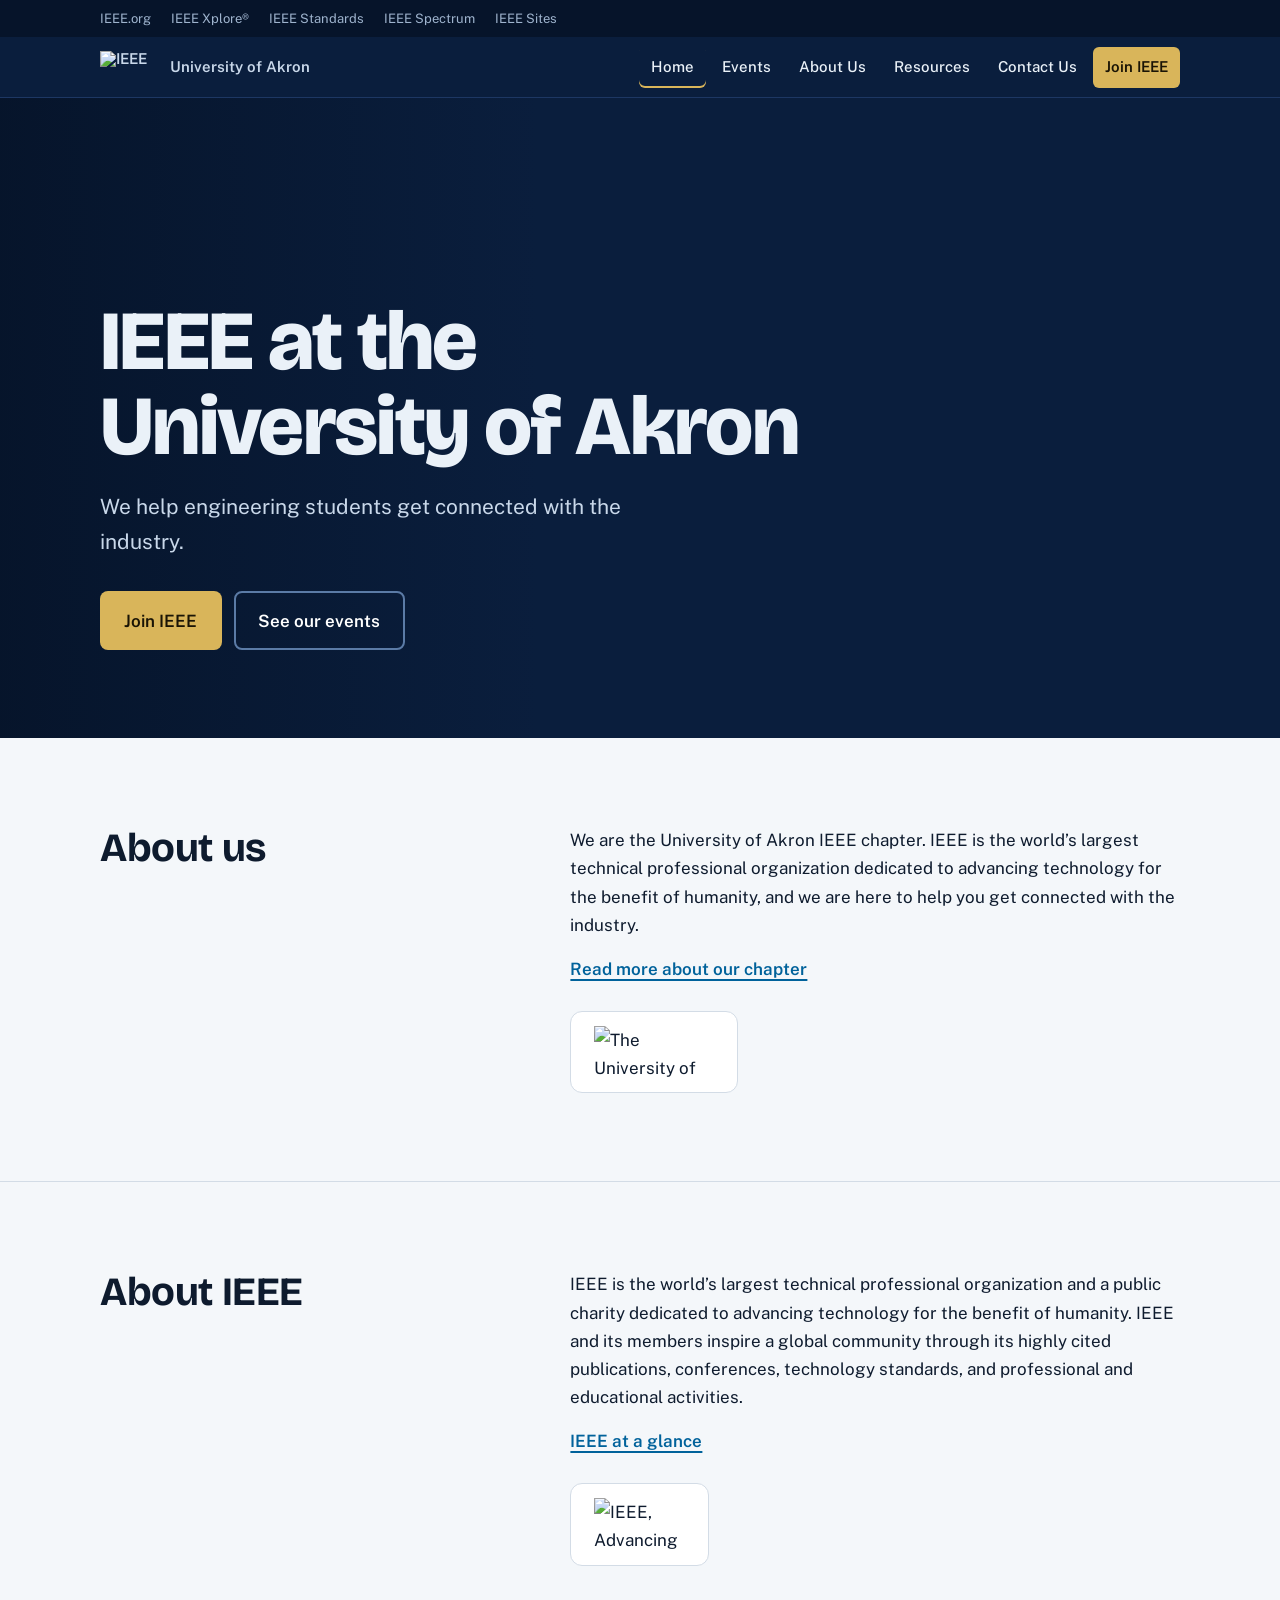
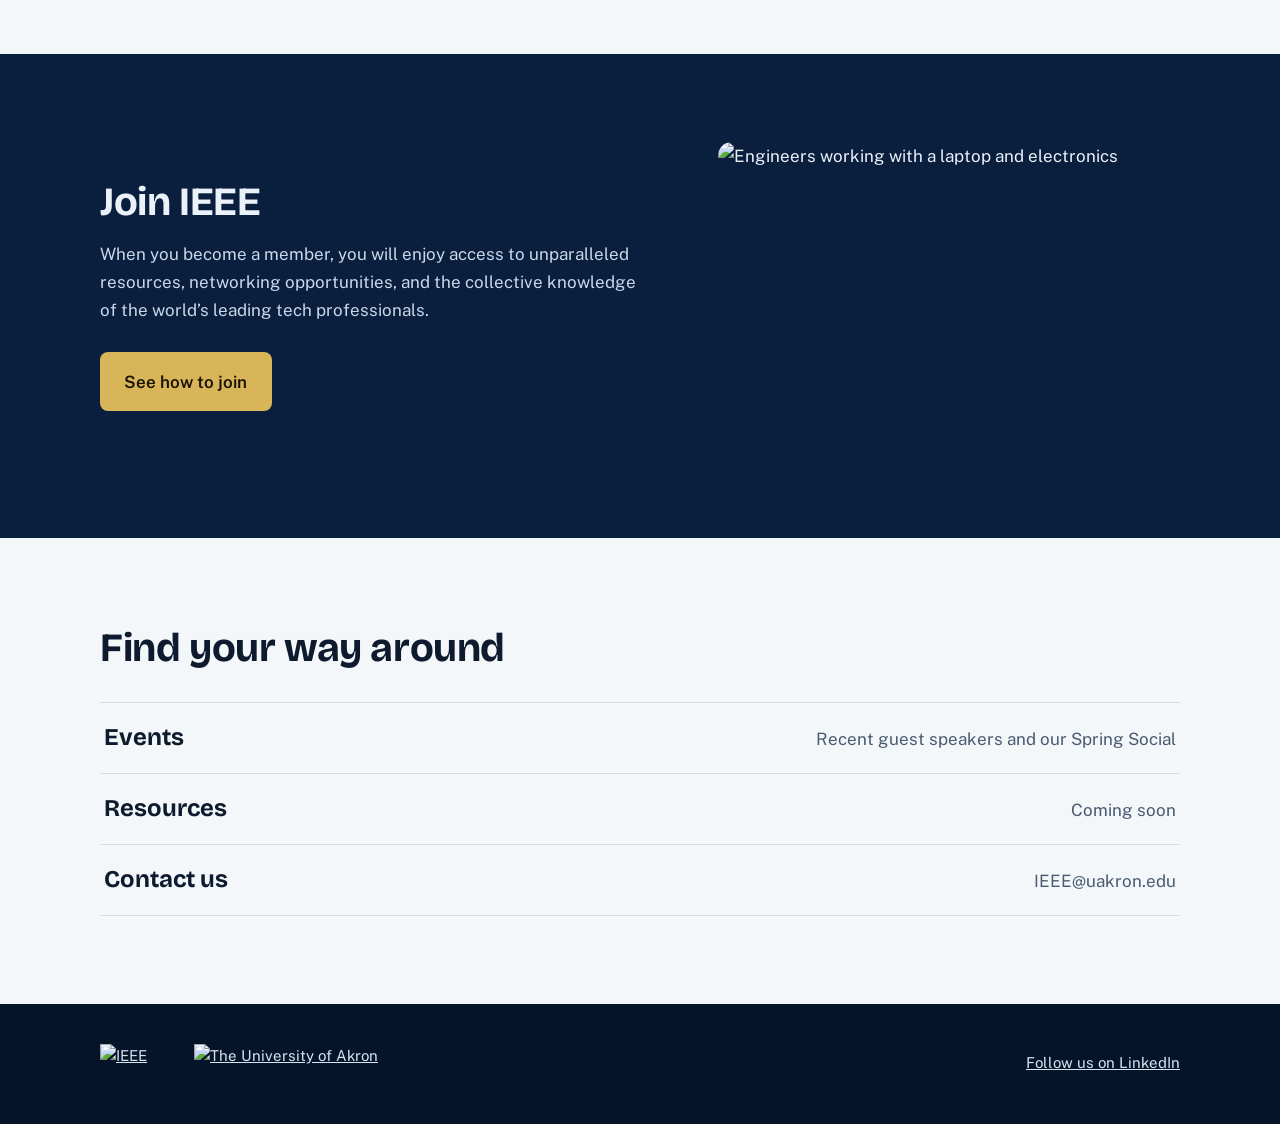
==== index.html @ 073333e5 "Add files via upload" ====
<!DOCTYPE html>
<html lang="en">
<head>
<meta charset="utf-8">
<meta name="viewport" content="width=device-width, initial-scale=1, viewport-fit=cover">
<title>IEEE University of Akron Chapter</title>
<meta name="description" content="The University of Akron IEEE student chapter: events, membership, and ways to get connected with the industry.">
<link rel="icon" type="image/x-icon" href="/favicon.ico">
<link rel="preconnect" href="https://fonts.googleapis.com">
<link rel="preconnect" href="https://fonts.gstatic.com" crossorigin>
<link rel="stylesheet" href="https://fonts.googleapis.com/css2?family=Bricolage+Grotesque:opsz,wght@12..96,500;12..96,700;12..96,800&family=Public+Sans:wght@400;500;600&display=swap">
<link rel="stylesheet" href="/style.css">
<script>document.documentElement.classList.add('js')</script>
</head>
<body>
<a class="skip" href="#main">Skip to content</a>
<div class="family"><div class="wrap">
  <a href="http://www.ieee.org">IEEE.org</a>
  <a href="https://ieeexplore.ieee.org/Xplore/home.jsp">IEEE Xplore®</a>
  <a href="https://standards.ieee.org">IEEE Standards</a>
  <a href="http://spectrum.ieee.org/">IEEE Spectrum</a>
  <a href="https://www.ieee.org/sitemap.html">IEEE Sites</a>
</div></div>
<header class="nav"><div class="wrap">
  <a class="brand" href="/"><img src="/uploads/ieee-logo-white.svg" alt="IEEE" width="59" height="34"><span>University of Akron</span></a>
  <button class="menu-btn" aria-label="Menu" aria-expanded="false" aria-controls="menu"><svg width="22" height="22" viewBox="0 0 24 24" aria-hidden="true"><path d="M3 6h18M3 12h18M3 18h18" stroke="currentColor" stroke-width="2.5" stroke-linecap="round"/></svg></button>
  <nav id="menu" aria-label="Main"><ul><li><a href="/" aria-current="page">Home</a></li><li><a href="/events/">Events</a></li><li><a href="/about/">About Us</a></li><li><a href="/resources/">Resources</a></li><li><a href="/contact/">Contact Us</a></li><li><a class="join" href="/join/">Join IEEE</a></li></ul></nav>
</div></header>
<div class="hero"><div class="wrap">
  <h1>IEEE at the University of Akron</h1>
  <p>We help engineering students get connected with the industry.</p>
  <div class="btns"><a class="btn gold" href="/join/">Join IEEE</a><a class="btn ghost" href="/events/">See our events</a></div>
</div></div>
<main id="main">
<section id="about"><div class="wrap split">
  <h2>About us</h2>
  <div class="copy">
    <p>We are the University of Akron IEEE chapter. IEEE is the world’s largest technical professional organization dedicated to advancing technology for the benefit of humanity, and we are here to help you get connected with the industry.</p>
    <a class="link" href="/about/">Read more about our chapter</a><br>
    <span class="tile"><img src="/uploads/UAWordmark_blue.png" alt="The University of Akron" width="497" height="214"></span>
  </div>
</div></section>
<section id="learn-more" class="rule"><div class="wrap split">
  <h2>About IEEE</h2>
  <div class="copy">
    <p>IEEE is the world’s largest technical professional organization and a public charity dedicated to advancing technology for the benefit of humanity. IEEE and its members inspire a global community through its highly cited publications, conferences, technology standards, and professional and educational activities.</p>
    <a class="link" href="https://www.ieee.org/about/at-a-glance" target="_blank" rel="noopener">IEEE at a glance</a><br>
    <span class="tile"><img src="/uploads/ieee-tag-blue.png" alt="IEEE, Advancing Technology for Humanity" width="344" height="194"></span>
  </div>
</div></section>
<div class="band"><section id="join"><div class="wrap">
  <div>
    <h2>Join IEEE</h2>
    <p>When you become a member, you will enjoy access to unparalleled resources, networking opportunities, and the collective knowledge of the world’s leading tech professionals.</p>
    <div class="btns"><a class="btn gold" href="/join/">See how to join</a></div>
  </div>
  <img src="/uploads/thisisengineering.jpg" alt="Engineers working with a laptop and electronics" width="640" height="427" loading="lazy">
</div></section></div>
<section><div class="wrap">
  <h2>Find your way around</h2>
  <ul class="rows">
    <li><a href="/events/"><strong>Events</strong><span>Recent guest speakers and our Spring Social</span></a></li>
    <li><a href="/resources/"><strong>Resources</strong><span>Coming soon</span></a></li>
    <li><a href="/contact/"><strong>Contact us</strong><span>IEEE@uakron.edu</span></a></li>
  </ul>
</div></section>
</main>
<footer><div class="wrap">
  <div class="logos">
    <a href="https://www.ieee.org"><img src="/uploads/ieee-logo-white.svg" alt="IEEE" width="70" height="40"></a>
    <a href="https://www.uakron.edu/"><img src="https://www.uakron.edu/im/resources/brand/images/jan2017/UAWordmark_white.png" alt="The University of Akron"></a>
  </div>
  <a href="https://www.linkedin.com/company/ieee-university-of-akron-chapter/posts" target="_blank" rel="noopener">Follow us on LinkedIn</a>
</div></footer>
<script src="/main.js"></script>
</body>
</html>
---- style.css ----
/* UAkron IEEE — shared stylesheet */
:root{
  --bg:#F4F7FA; --surface:#FFFFFF; --ink:#0E1B2E; --muted:#4A5A70; --line:#D3DCE6;
  --navy:#0A1E3D; --navy-deep:#06142A; --blue:#00629B; --gold:#D9B55A; --on-navy:#EAF1F8; --soft:#C9D8EA;
  --display:"Bricolage Grotesque",Georgia,serif; --body:"Public Sans",system-ui,-apple-system,"Segoe UI",sans-serif;
  box-sizing:border-box;
}
@media (prefers-color-scheme:dark){
  :root:not([data-theme="light"]){--bg:#08121F;--surface:#0F1D2F;--ink:#E6EEF7;--muted:#9FB0C5;--line:#213248;--blue:#5BB5EA}
}
:root[data-theme="dark"]{--bg:#08121F;--surface:#0F1D2F;--ink:#E6EEF7;--muted:#9FB0C5;--line:#213248;--blue:#5BB5EA}
*,*::before,*::after{box-sizing:inherit}
html{scroll-padding-top:5rem;scroll-behavior:smooth;-webkit-text-size-adjust:100%}
body{margin:0;background:var(--bg);color:var(--ink);font:400 1.0625rem/1.65 var(--body);-webkit-font-smoothing:antialiased}
img{display:block;max-width:100%;height:auto}
a{color:inherit}
:focus-visible{outline:3px solid var(--gold);outline-offset:3px;border-radius:4px}
.wrap{max-width:70rem;margin:0 auto;padding:0 1.25rem}
.skip{position:absolute;left:-999px}.skip:focus{left:1rem;top:1rem;background:#fff;color:#000;padding:.5rem 1rem;z-index:99}

/* IEEE family bar */
.family{background:var(--navy-deep);color:#9FB4CE;font-size:.8125rem}
.family .wrap{display:flex;gap:1.25rem;overflow-x:auto;white-space:nowrap;padding-top:.5rem;padding-bottom:.5rem;scrollbar-width:none}
.family a{text-decoration:none}.family a:hover{color:#fff;text-decoration:underline}

/* Main nav */
header.nav{position:sticky;top:0;z-index:20;background:var(--navy);color:var(--on-navy);border-bottom:1px solid #1D3763}
header.nav .wrap{display:flex;align-items:center;justify-content:space-between;gap:1rem;min-height:3.75rem}
.brand{display:flex;align-items:center;gap:.75rem;text-decoration:none;font:600 .9375rem/1.1 var(--body);color:#C9D8EA}
.brand img{height:2.1rem;width:auto}
nav ul{display:flex;flex-wrap:wrap;gap:.25rem;list-style:none;margin:0;padding:0}
nav a{display:block;padding:.5rem .75rem;border-radius:6px;text-decoration:none;font-weight:500;font-size:.9375rem}
nav a:hover{background:#16305C}
nav a[aria-current="page"]{box-shadow:inset 0 -2px 0 var(--gold)}
nav a.join{background:var(--gold);color:#1A1405;font-weight:600;box-shadow:none}
nav a.join:hover{background:#E6C673}
.menu-btn{display:none;background:none;border:1px solid #33528A;border-radius:8px;color:#fff;width:2.75rem;height:2.75rem;cursor:pointer;align-items:center;justify-content:center}
@media (max-width:47.99rem){
  .js .menu-btn{display:inline-flex}
  .js #menu{display:none;position:absolute;left:0;right:0;top:100%;background:var(--navy);border-bottom:1px solid #1D3763;padding:.5rem 1.25rem 1rem}
  .js #menu.open{display:block}
  .js #menu ul{flex-direction:column}
  .js #menu a{padding:.85rem .75rem;font-size:1.0625rem}
  .brand span{display:none}
}

/* Heroes */
.hero{background:linear-gradient(90deg,rgba(6,20,42,.95) 0%,rgba(10,30,61,.75) 42%,rgba(10,30,61,.1) 100%),url(/uploads/powerLines.jpg) 62% 45%/cover #0A1E3D;color:var(--on-navy);min-height:min(40rem,80vh);display:flex;align-items:flex-end}
.hero .wrap{width:100%;padding-top:5rem;padding-bottom:clamp(3rem,8vw,5.5rem)}
.hero h1{font:800 clamp(2.5rem,7.5vw,5.25rem)/1.02 var(--display);letter-spacing:-.02em;margin:0 0 1.25rem;max-width:14ch}
.hero p{font-size:clamp(1.0625rem,2.4vw,1.3125rem);max-width:34rem;margin:0 0 2rem;color:var(--soft)}
@media (max-width:47.99rem){.hero{background:linear-gradient(180deg,rgba(6,20,42,.8),rgba(10,30,61,.55)),url(/uploads/powerLines.jpg) 62% 45%/cover #0A1E3D}}
.page-hero{background:linear-gradient(180deg,var(--navy),#123A6B);color:var(--on-navy);border-bottom:3px solid var(--gold)}
.page-hero .wrap{padding-top:clamp(2.5rem,7vw,4.5rem);padding-bottom:clamp(2.25rem,6vw,3.5rem)}
.page-hero h1{font:800 clamp(2.25rem,6vw,3.75rem)/1.05 var(--display);letter-spacing:-.02em;margin:0}
.page-hero p{margin:.75rem 0 0;color:var(--soft);max-width:36rem}
.btns{display:flex;flex-wrap:wrap;gap:.75rem}
.btn{display:inline-block;padding:.85rem 1.4rem;border-radius:8px;font-weight:600;text-decoration:none;border:2px solid transparent}
.btn.gold{background:var(--gold);color:#1A1405}.btn.gold:hover{background:#E6C673}
.btn.ghost{border-color:#5B7BA6;color:#fff}.btn.ghost:hover{background:rgba(255,255,255,.1)}

/* Content */
section{padding:clamp(3rem,8vw,5.5rem) 0}
.rule{border-top:1px solid var(--line)}
.split{display:grid;gap:1.5rem 4rem;grid-template-columns:1fr}
@media (min-width:52rem){.split{grid-template-columns:minmax(0,1fr) minmax(0,1.5fr)}}
h2{font:700 clamp(1.75rem,4vw,2.5rem)/1.1 var(--display);letter-spacing:-.01em;margin:0}
.copy{max-width:38rem}.copy p{margin:0 0 1rem}
.link{font-weight:600;color:var(--blue);text-decoration-thickness:2px;text-underline-offset:4px}
.tile{display:inline-flex;align-items:center;background:#fff;border:1px solid var(--line);border-radius:12px;padding:.9rem 1.4rem;margin-top:1.75rem}
.tile img{height:3.25rem;width:auto}
.band{background:var(--navy);color:var(--on-navy)}
.band .wrap{display:grid;gap:2rem 4rem;grid-template-columns:1fr;align-items:center}
@media (min-width:52rem){.band .wrap{grid-template-columns:1.2fr 1fr}}
.band h2{margin-bottom:1rem}.band p{margin:0 0 1.75rem;color:var(--soft);max-width:36rem}
.band img{border-radius:14px;width:100%}
.rows{list-style:none;margin:2rem 0 0;padding:0;border-top:1px solid var(--line)}
.rows a{display:flex;justify-content:space-between;align-items:baseline;gap:1.5rem;padding:1.25rem .25rem;border-bottom:1px solid var(--line);text-decoration:none}
.rows a:hover{background:var(--surface)}
.rows strong{font:700 1.5rem/1.2 var(--display);white-space:nowrap}
.rows span{color:var(--muted);text-align:right}
@media (max-width:40rem){.rows a{flex-direction:column;gap:.25rem}.rows span{text-align:left}}
.notice{max-width:40rem;border-left:4px solid var(--gold);padding:.25rem 0 .25rem 1.25rem;margin-bottom:2.5rem}
.notice h2{font-size:1.5rem;margin-bottom:.5rem}.notice p{margin:0}

/* Events */
.event{display:grid;gap:1.5rem 3rem;padding:2.5rem 0;border-top:1px solid var(--line)}
@media (min-width:56rem){.event{grid-template-columns:minmax(0,1fr) minmax(0,1.25fr);align-items:start}}
.event h3{font:700 1.75rem/1.15 var(--display);margin:0 0 .75rem}.event p{margin:0;max-width:34rem}
.gallery{position:relative;border-radius:12px;overflow:hidden;background:var(--navy)}
.track{display:flex;overflow-x:auto;scroll-snap-type:x mandatory;scrollbar-width:none;overscroll-behavior-x:contain}
.track::-webkit-scrollbar{display:none}
.track figure{flex:0 0 100%;margin:0;scroll-snap-align:start}
.track img{width:100%;aspect-ratio:4/3;object-fit:cover}
.g-btn{position:absolute;top:50%;transform:translateY(-50%);width:2.75rem;height:2.75rem;border-radius:50%;border:0;background:rgba(6,20,42,.75);color:#fff;font-size:1.6rem;line-height:1;cursor:pointer}
.g-btn:hover{background:rgba(6,20,42,.95)}
.g-prev{left:.75rem}.g-next{right:.75rem}
.g-count{position:absolute;right:.75rem;bottom:.75rem;background:rgba(6,20,42,.75);color:#fff;font-size:.8125rem;padding:.2rem .65rem;border-radius:99px}

/* Join steps */
.steps{list-style:none;margin:0;padding:0;max-width:44rem}
.steps li{position:relative;padding:0 0 2.75rem 4rem}
.steps li::before{content:"";position:absolute;left:1.1rem;top:2.75rem;bottom:.4rem;width:2px;background:var(--line)}
.steps li:last-child{padding-bottom:0}.steps li:last-child::before{display:none}
.steps .n{position:absolute;left:0;top:0;width:2.25rem;height:2.25rem;border-radius:50%;background:var(--gold);color:#1A1405;font:700 1rem/2.25rem var(--display);text-align:center}
.steps h2{font-size:1.5rem;margin:.1rem 0 .5rem}.steps p{margin:0 0 .75rem}
.steps .link{display:block;margin-top:.35rem}

/* Contact / QR */
.email{display:inline-block;font:700 clamp(1.5rem,5.5vw,2.75rem)/1.1 var(--display);color:var(--blue);text-underline-offset:6px;text-decoration-thickness:3px;word-break:break-word}
.qr{background:#fff;border:1px solid var(--line);border-radius:16px;padding:1.25rem;width:min(20rem,100%);margin-top:2rem}

footer{background:var(--navy-deep);color:#9FB4CE;font-size:.9375rem;padding:2.5rem 0}
footer .wrap{display:flex;flex-wrap:wrap;gap:1.5rem 2rem;justify-content:space-between;align-items:center}
footer .logos{display:flex;align-items:center;gap:1.5rem}
footer .logos img{height:2.5rem;width:auto}
footer a{color:#D6E3F3}

@media (prefers-reduced-motion:reduce){html{scroll-behavior:auto}}
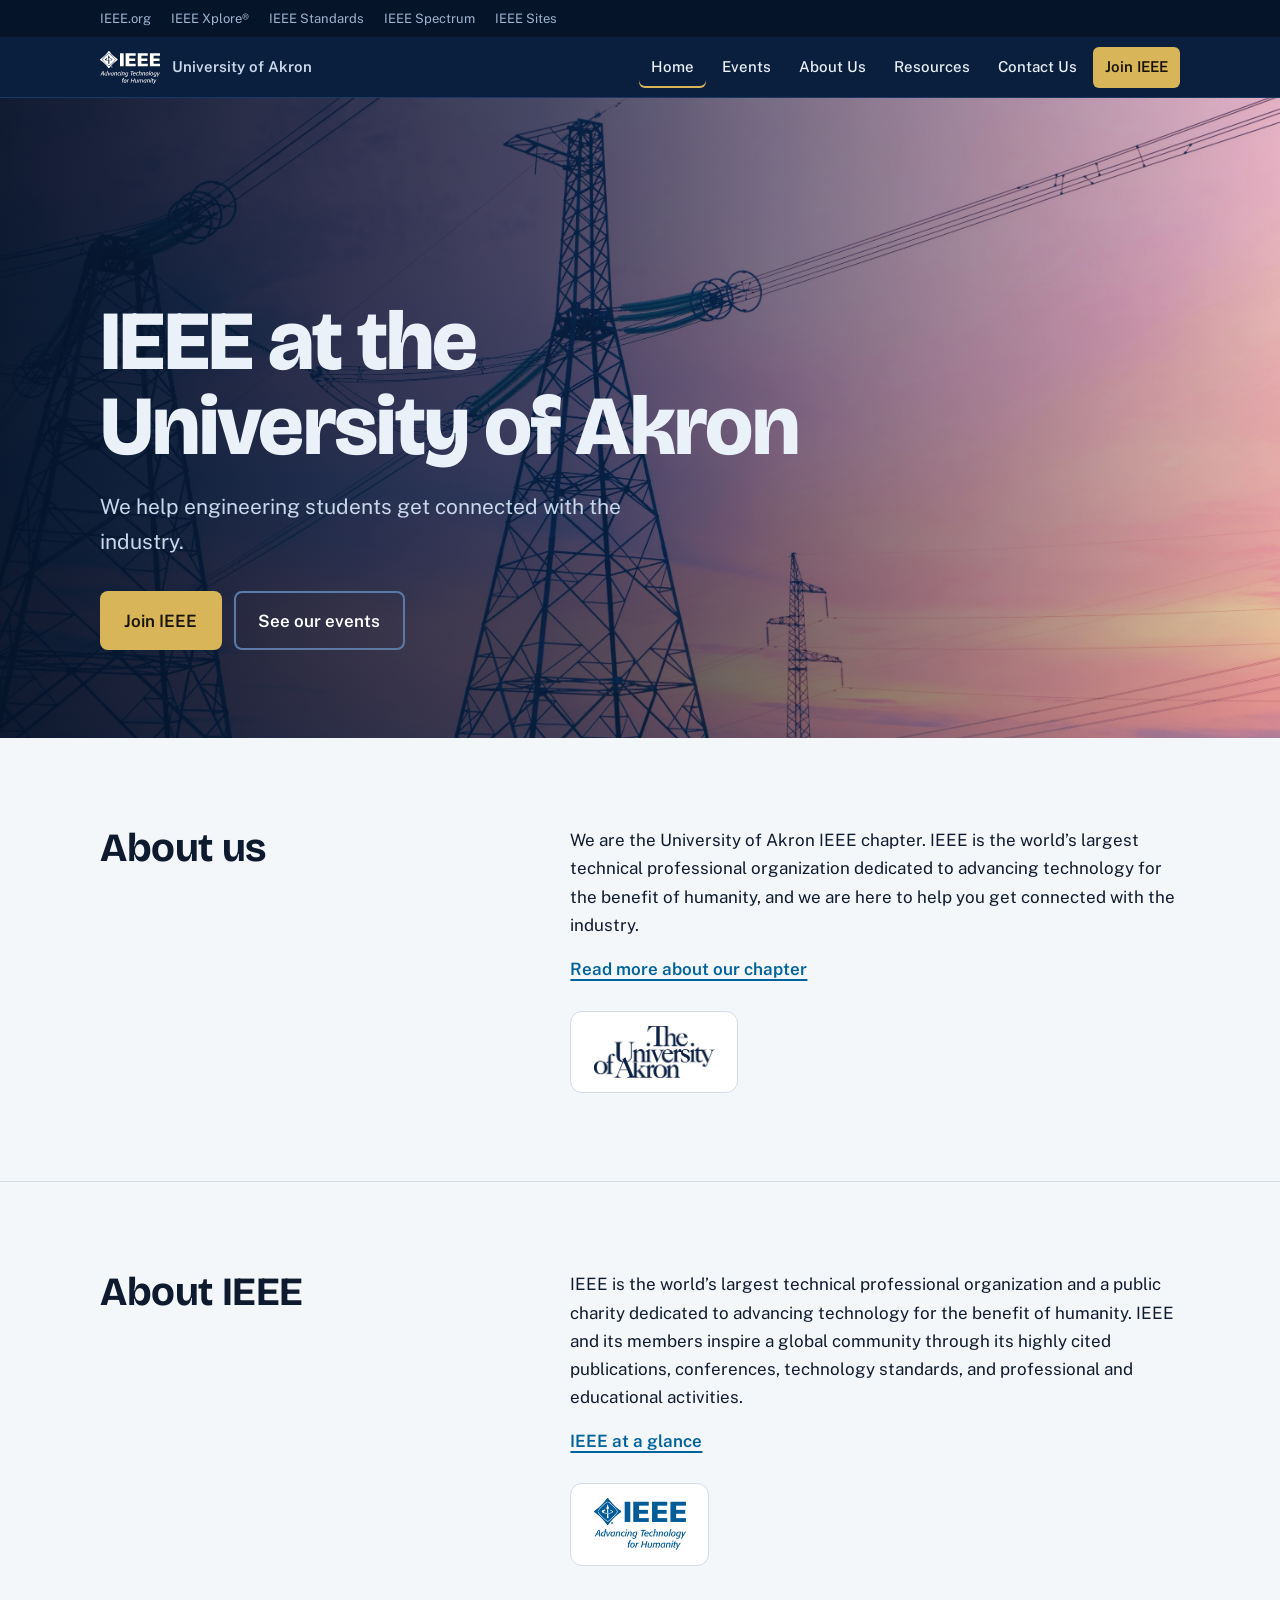
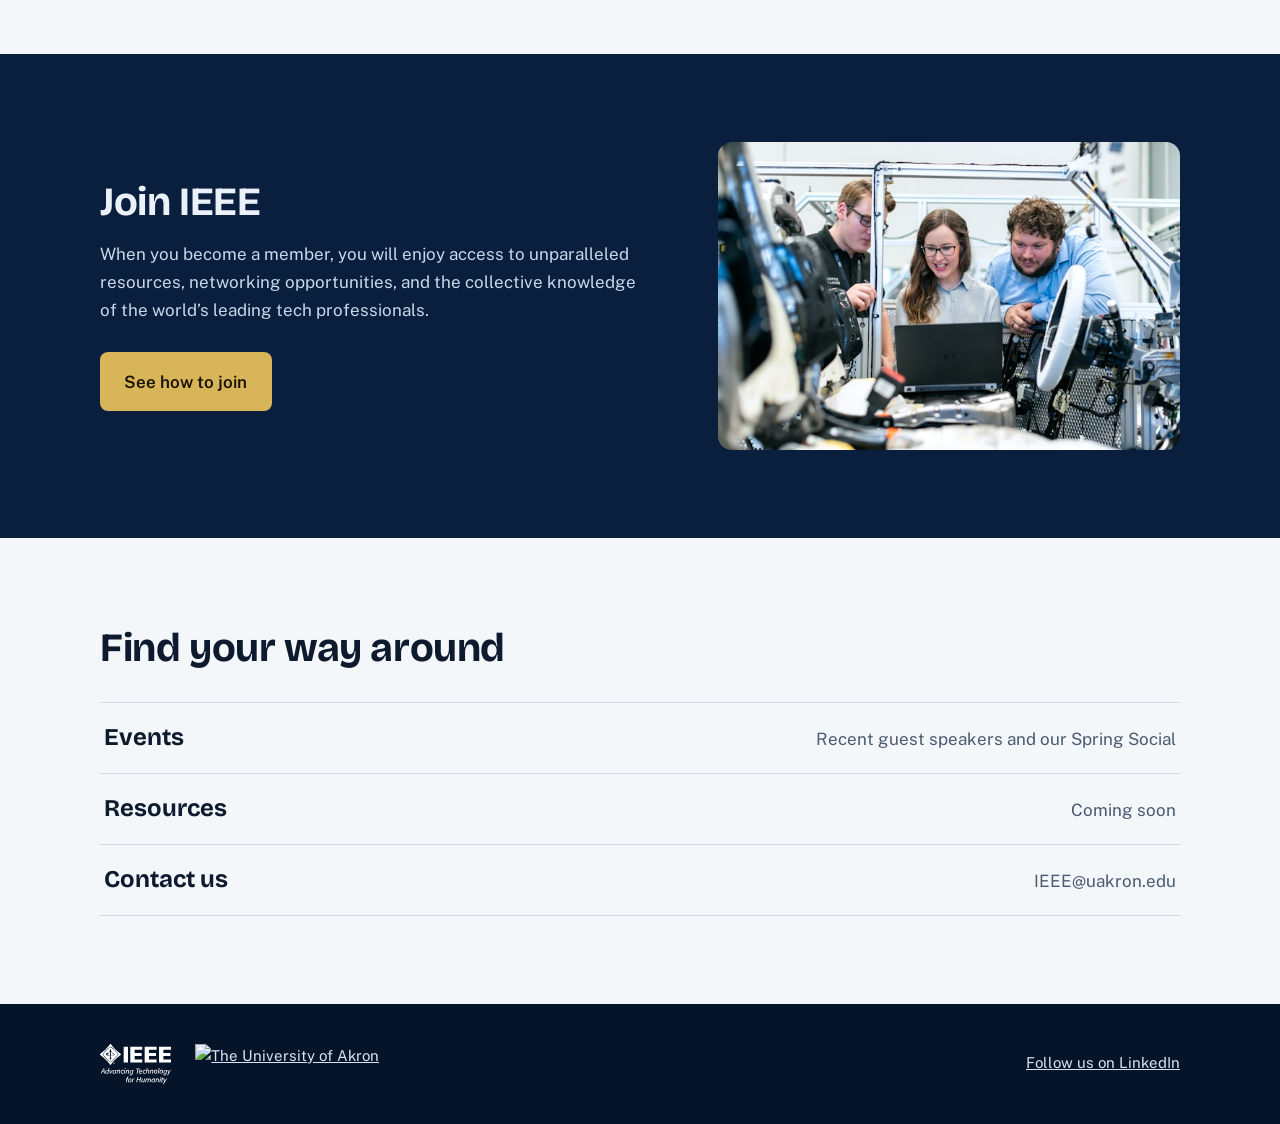
==== commit fa080e9c: "Update index.html" ====
--- a/index.html
+++ b/index.html
@@ -9,7 +9,7 @@
 <link rel="preconnect" href="https://fonts.googleapis.com">
 <link rel="preconnect" href="https://fonts.gstatic.com" crossorigin>
 <link rel="stylesheet" href="https://fonts.googleapis.com/css2?family=Bricolage+Grotesque:opsz,wght@12..96,500;12..96,700;12..96,800&family=Public+Sans:wght@400;500;600&display=swap">
-<link rel="stylesheet" href="/style.css">
+<link rel="stylesheet" href="./style.css">
 <script>document.documentElement.classList.add('js')</script>
 </head>
 <body>
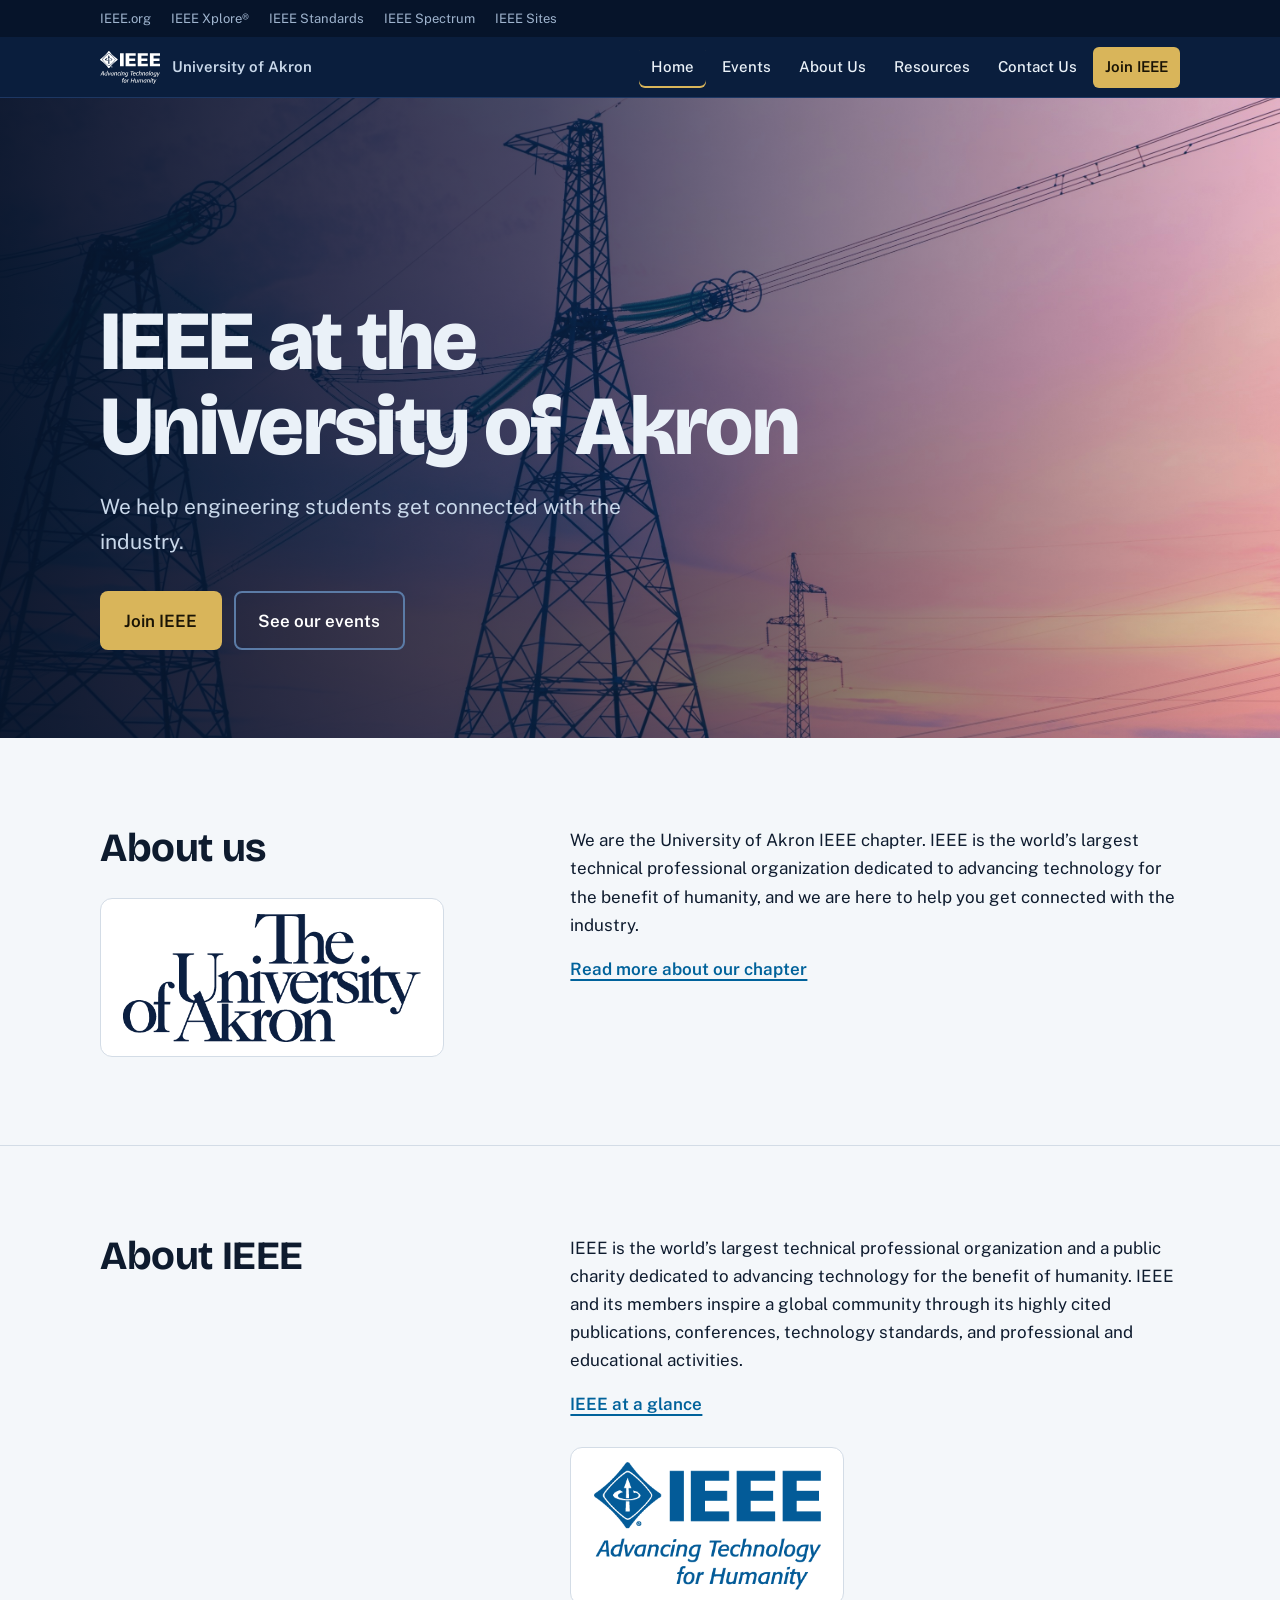
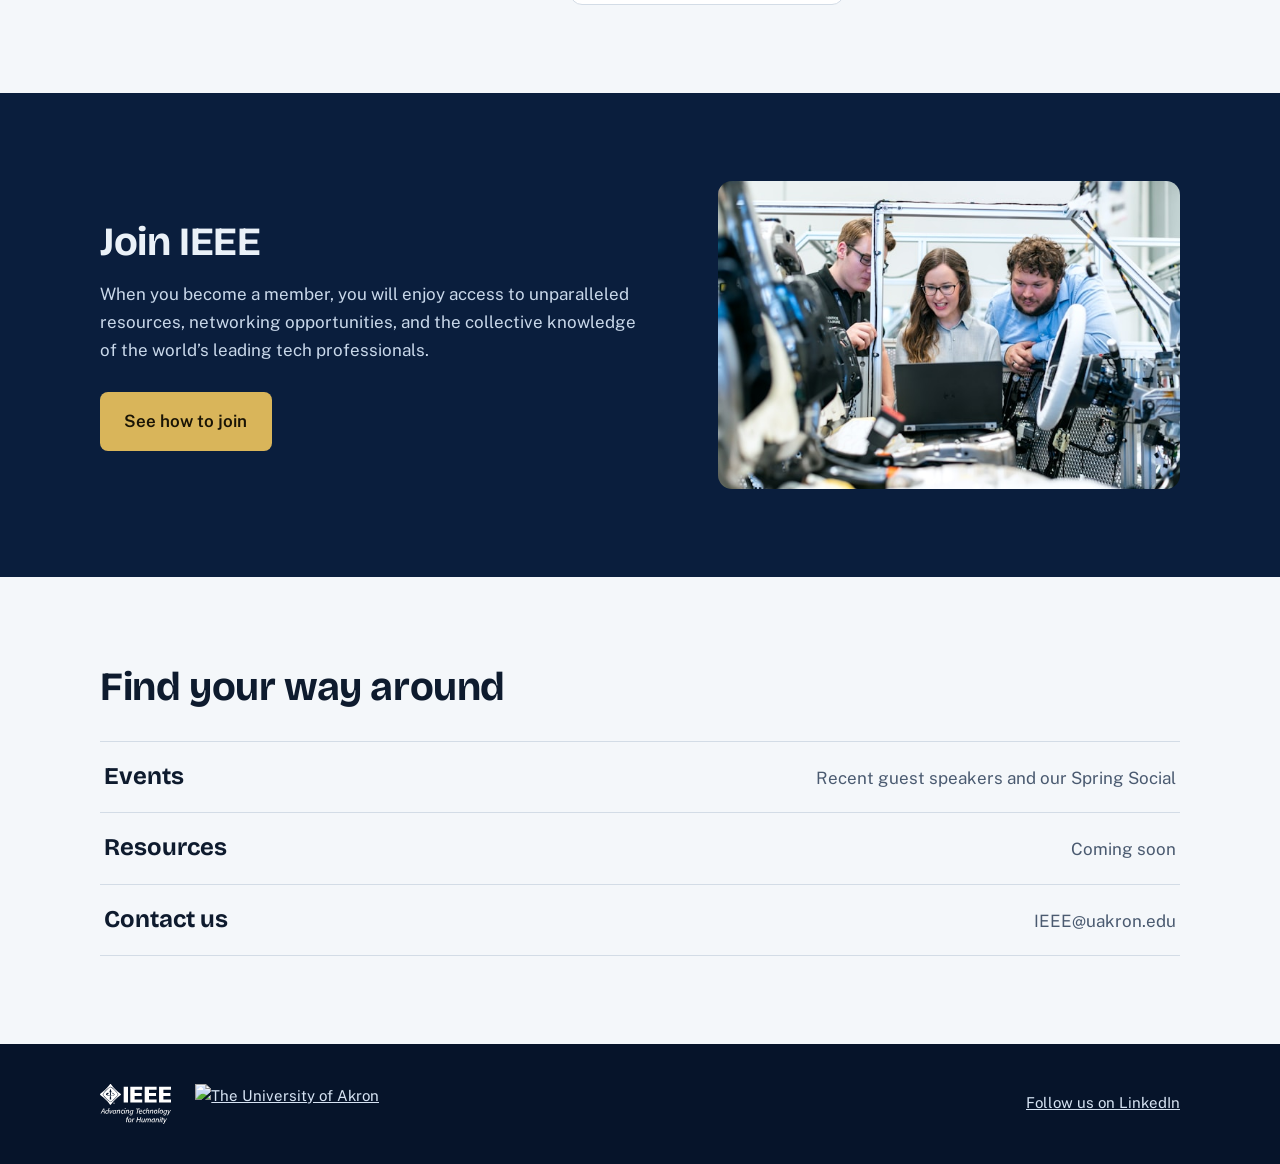
==== commit 1b34be35: "Add files via upload" ====
--- a/index.html
+++ b/index.html
@@ -1,77 +1,95 @@
 <!DOCTYPE html>
 <html lang="en">
-<head>
-<meta charset="utf-8">
-<meta name="viewport" content="width=device-width, initial-scale=1, viewport-fit=cover">
-<title>IEEE University of Akron Chapter</title>
-<meta name="description" content="The University of Akron IEEE student chapter: events, membership, and ways to get connected with the industry.">
-<link rel="icon" type="image/x-icon" href="/favicon.ico">
-<link rel="preconnect" href="https://fonts.googleapis.com">
-<link rel="preconnect" href="https://fonts.gstatic.com" crossorigin>
-<link rel="stylesheet" href="https://fonts.googleapis.com/css2?family=Bricolage+Grotesque:opsz,wght@12..96,500;12..96,700;12..96,800&family=Public+Sans:wght@400;500;600&display=swap">
-<link rel="stylesheet" href="./style.css">
-<script>document.documentElement.classList.add('js')</script>
-</head>
-<body>
-<a class="skip" href="#main">Skip to content</a>
-<div class="family"><div class="wrap">
-  <a href="http://www.ieee.org">IEEE.org</a>
-  <a href="https://ieeexplore.ieee.org/Xplore/home.jsp">IEEE Xplore®</a>
-  <a href="https://standards.ieee.org">IEEE Standards</a>
-  <a href="http://spectrum.ieee.org/">IEEE Spectrum</a>
-  <a href="https://www.ieee.org/sitemap.html">IEEE Sites</a>
-</div></div>
-<header class="nav"><div class="wrap">
-  <a class="brand" href="/"><img src="/uploads/ieee-logo-white.svg" alt="IEEE" width="59" height="34"><span>University of Akron</span></a>
-  <button class="menu-btn" aria-label="Menu" aria-expanded="false" aria-controls="menu"><svg width="22" height="22" viewBox="0 0 24 24" aria-hidden="true"><path d="M3 6h18M3 12h18M3 18h18" stroke="currentColor" stroke-width="2.5" stroke-linecap="round"/></svg></button>
-  <nav id="menu" aria-label="Main"><ul><li><a href="/" aria-current="page">Home</a></li><li><a href="/events/">Events</a></li><li><a href="/about/">About Us</a></li><li><a href="/resources/">Resources</a></li><li><a href="/contact/">Contact Us</a></li><li><a class="join" href="/join/">Join IEEE</a></li></ul></nav>
-</div></header>
-<div class="hero"><div class="wrap">
-  <h1>IEEE at the University of Akron</h1>
-  <p>We help engineering students get connected with the industry.</p>
-  <div class="btns"><a class="btn gold" href="/join/">Join IEEE</a><a class="btn ghost" href="/events/">See our events</a></div>
-</div></div>
-<main id="main">
-<section id="about"><div class="wrap split">
-  <h2>About us</h2>
-  <div class="copy">
-    <p>We are the University of Akron IEEE chapter. IEEE is the world’s largest technical professional organization dedicated to advancing technology for the benefit of humanity, and we are here to help you get connected with the industry.</p>
-    <a class="link" href="/about/">Read more about our chapter</a><br>
-    <span class="tile"><img src="/uploads/UAWordmark_blue.png" alt="The University of Akron" width="497" height="214"></span>
-  </div>
-</div></section>
-<section id="learn-more" class="rule"><div class="wrap split">
-  <h2>About IEEE</h2>
-  <div class="copy">
-    <p>IEEE is the world’s largest technical professional organization and a public charity dedicated to advancing technology for the benefit of humanity. IEEE and its members inspire a global community through its highly cited publications, conferences, technology standards, and professional and educational activities.</p>
-    <a class="link" href="https://www.ieee.org/about/at-a-glance" target="_blank" rel="noopener">IEEE at a glance</a><br>
-    <span class="tile"><img src="/uploads/ieee-tag-blue.png" alt="IEEE, Advancing Technology for Humanity" width="344" height="194"></span>
-  </div>
-</div></section>
-<div class="band"><section id="join"><div class="wrap">
-  <div>
-    <h2>Join IEEE</h2>
-    <p>When you become a member, you will enjoy access to unparalleled resources, networking opportunities, and the collective knowledge of the world’s leading tech professionals.</p>
-    <div class="btns"><a class="btn gold" href="/join/">See how to join</a></div>
-  </div>
-  <img src="/uploads/thisisengineering.jpg" alt="Engineers working with a laptop and electronics" width="640" height="427" loading="lazy">
-</div></section></div>
-<section><div class="wrap">
-  <h2>Find your way around</h2>
-  <ul class="rows">
-    <li><a href="/events/"><strong>Events</strong><span>Recent guest speakers and our Spring Social</span></a></li>
-    <li><a href="/resources/"><strong>Resources</strong><span>Coming soon</span></a></li>
-    <li><a href="/contact/"><strong>Contact us</strong><span>IEEE@uakron.edu</span></a></li>
-  </ul>
-</div></section>
-</main>
-<footer><div class="wrap">
-  <div class="logos">
-    <a href="https://www.ieee.org"><img src="/uploads/ieee-logo-white.svg" alt="IEEE" width="70" height="40"></a>
-    <a href="https://www.uakron.edu/"><img src="https://www.uakron.edu/im/resources/brand/images/jan2017/UAWordmark_white.png" alt="The University of Akron"></a>
-  </div>
-  <a href="https://www.linkedin.com/company/ieee-university-of-akron-chapter/posts" target="_blank" rel="noopener">Follow us on LinkedIn</a>
-</div></footer>
-<script src="/main.js"></script>
-</body>
+  <head>
+    <meta charset="utf-8">
+    <meta name="viewport" content="width=device-width, initial-scale=1, viewport-fit=cover">
+    <title>IEEE University of Akron Chapter</title>
+    <meta name="description" content="The University of Akron IEEE student chapter: events, membership, and ways to get connected with the industry.">
+    <link rel="icon" type="image/x-icon" href="favicon.ico">
+    <link rel="preconnect" href="https://fonts.googleapis.com">
+    <link rel="preconnect" href="https://fonts.gstatic.com" crossorigin>
+    <link rel="stylesheet" href="https://fonts.googleapis.com/css2?family=Bricolage+Grotesque:opsz,wght@12..96,500;12..96,700;12..96,800&family=Public+Sans:wght@400;500;600&display=swap">
+    <link rel="stylesheet" href="style.css">
+    <script>document.documentElement.classList.add('js')</script>
+  </head>
+  <body>
+    <a class="skip" href="#main">Skip to content</a>
+    <div class="family"><div class="wrap">
+      <a href="http://www.ieee.org">IEEE.org</a>
+      <a href="https://ieeexplore.ieee.org/Xplore/home.jsp">IEEE Xplore®</a>
+      <a href="https://standards.ieee.org">IEEE Standards</a>
+      <a href="http://spectrum.ieee.org/">IEEE Spectrum</a>
+      <a href="https://www.ieee.org/sitemap.html">IEEE Sites</a>
+    </div></div>
+    <header class="nav"><div class="wrap">
+      <a class="brand" href="index.html"><img src="uploads/ieee-logo-white.svg" alt="IEEE" width="59" height="34"><span>University of Akron</span></a>
+      <button class="menu-btn" aria-label="Menu" aria-expanded="false" aria-controls="menu">
+        <svg width="22" height="22" viewBox="0 0 24 24" aria-hidden="true">
+          <path d="M3 6h18M3 12h18M3 18h18" stroke="currentColor" stroke-width="2.5" stroke-linecap="round"/>
+        </svg>
+      </button>
+      <nav id="menu" aria-label="Main">
+        <ul>
+          <li><a href="index.html" aria-current="page">Home</a></li>
+          <li><a href="events/index.html">Events</a></li>
+          <li><a href="about/index.html">About Us</a></li>
+          <li><a href="resources/index.html">Resources</a></li>
+          <li><a href="contact/index.html">Contact Us</a></li>
+          <li><a class="join" href="join/index.html">Join IEEE</a></li>
+        </ul>
+      </nav>
+    </div></header>
+    <div class="hero"><div class="wrap">
+      <h1>IEEE at the University of Akron</h1>
+      <p>We help engineering students get connected with the industry.</p>
+      <div class="btns">
+        <a class="btn gold" href="join/index.html">Join IEEE</a>
+        <a class="btn ghost" href="events/index.html">See our events</a>
+      </div>
+    </div></div>
+    <main id="main">
+    <section id="about"><div class="wrap split">
+      <div>
+        <h2>About us</h2>
+        <span class="tile"><img src="uploads/UAWordmark_blue.png" alt="The University of Akron" width="497" height="214"></span>
+      </div>
+      <div class="copy">
+        <p>We are the University of Akron IEEE chapter. IEEE is the world’s largest technical professional organization dedicated to advancing technology for the benefit of humanity, and we are here to help you get connected with the industry.</p>
+        <a class="link" href="about/index.html">Read more about our chapter</a><br>
+      </div>
+    </div></section>
+    <section id="learn-more" class="rule"><div class="wrap split">
+      <h2>About IEEE</h2>
+      <div class="copy">
+        <p>IEEE is the world’s largest technical professional organization and a public charity dedicated to advancing technology for the benefit of humanity. IEEE and its members inspire a global community through its highly cited publications, conferences, technology standards, and professional and educational activities.</p>
+        <a class="link" href="https://www.ieee.org/about/at-a-glance" target="_blank" rel="noopener">IEEE at a glance</a><br>
+        <span class="tile"><img src="uploads/ieee-tag-blue.png" alt="IEEE, Advancing Technology for Humanity" width="344" height="194"></span>
+      </div>
+    </div></section>
+    <div class="band"><section id="join"><div class="wrap">
+      <div>
+        <h2>Join IEEE</h2>
+        <p>When you become a member, you will enjoy access to unparalleled resources, networking opportunities, and the collective knowledge of the world’s leading tech professionals.</p>
+        <div class="btns"><a class="btn gold" href="join/index.html">See how to join</a></div>
+      </div>
+      <img src="uploads/thisisengineering.jpg" alt="Engineers working with a laptop and electronics" width="640" height="427" loading="lazy">
+    </div></section></div>
+    <section><div class="wrap">
+      <h2>Find your way around</h2>
+      <ul class="rows">
+        <li><a href="events/index.html"><strong>Events</strong><span>Recent guest speakers and our Spring Social</span></a></li>
+        <li><a href="resources/index.html"><strong>Resources</strong><span>Coming soon</span></a></li>
+        <li><a href="contact/index.html"><strong>Contact us</strong><span>IEEE@uakron.edu</span></a></li>
+      </ul>
+    </div></section>
+    </main>
+    <footer><div class="wrap">
+      <div class="logos">
+        <a href="https://www.ieee.org"><img src="uploads/ieee-logo-white.svg" alt="IEEE" width="70" height="40"></a>
+        <a href="https://www.uakron.edu/"><img src="https://www.uakron.edu/im/resources/brand/images/jan2017/UAWordmark_white.png" alt="The University of Akron"></a>
+      </div>
+      <a href="https://www.linkedin.com/company/ieee-university-of-akron-chapter/posts" target="_blank" rel="noopener">Follow us on LinkedIn</a>
+    </div></footer>
+    <script src="main.js"></script>
+  </body>
 </html>
--- a/style.css
+++ b/style.css
@@ -45,11 +45,11 @@
 }
 
 /* Heroes */
-.hero{background:linear-gradient(90deg,rgba(6,20,42,.95) 0%,rgba(10,30,61,.75) 42%,rgba(10,30,61,.1) 100%),url(/uploads/powerLines.jpg) 62% 45%/cover #0A1E3D;color:var(--on-navy);min-height:min(40rem,80vh);display:flex;align-items:flex-end}
+.hero{background:linear-gradient(90deg,rgba(6,20,42,.95) 0%,rgba(10,30,61,.75) 42%,rgba(10,30,61,.1) 100%),url(uploads/powerLines.jpg) 62% 45%/cover #0A1E3D;color:var(--on-navy);min-height:min(40rem,80vh);display:flex;align-items:flex-end}
 .hero .wrap{width:100%;padding-top:5rem;padding-bottom:clamp(3rem,8vw,5.5rem)}
 .hero h1{font:800 clamp(2.5rem,7.5vw,5.25rem)/1.02 var(--display);letter-spacing:-.02em;margin:0 0 1.25rem;max-width:14ch}
 .hero p{font-size:clamp(1.0625rem,2.4vw,1.3125rem);max-width:34rem;margin:0 0 2rem;color:var(--soft)}
-@media (max-width:47.99rem){.hero{background:linear-gradient(180deg,rgba(6,20,42,.8),rgba(10,30,61,.55)),url(/uploads/powerLines.jpg) 62% 45%/cover #0A1E3D}}
+@media (max-width:47.99rem){.hero{background:linear-gradient(180deg,rgba(6,20,42,.8),rgba(10,30,61,.55)),url(uploads/powerLines.jpg) 62% 45%/cover #0A1E3D}}
 .page-hero{background:linear-gradient(180deg,var(--navy),#123A6B);color:var(--on-navy);border-bottom:3px solid var(--gold)}
 .page-hero .wrap{padding-top:clamp(2.5rem,7vw,4.5rem);padding-bottom:clamp(2.25rem,6vw,3.5rem)}
 .page-hero h1{font:800 clamp(2.25rem,6vw,3.75rem)/1.05 var(--display);letter-spacing:-.02em;margin:0}
@@ -68,7 +68,7 @@
 .copy{max-width:38rem}.copy p{margin:0 0 1rem}
 .link{font-weight:600;color:var(--blue);text-decoration-thickness:2px;text-underline-offset:4px}
 .tile{display:inline-flex;align-items:center;background:#fff;border:1px solid var(--line);border-radius:12px;padding:.9rem 1.4rem;margin-top:1.75rem}
-.tile img{height:3.25rem;width:auto}
+.tile img{height:8rem;width:auto}
 .band{background:var(--navy);color:var(--on-navy)}
 .band .wrap{display:grid;gap:2rem 4rem;grid-template-columns:1fr;align-items:center}
 @media (min-width:52rem){.band .wrap{grid-template-columns:1.2fr 1fr}}
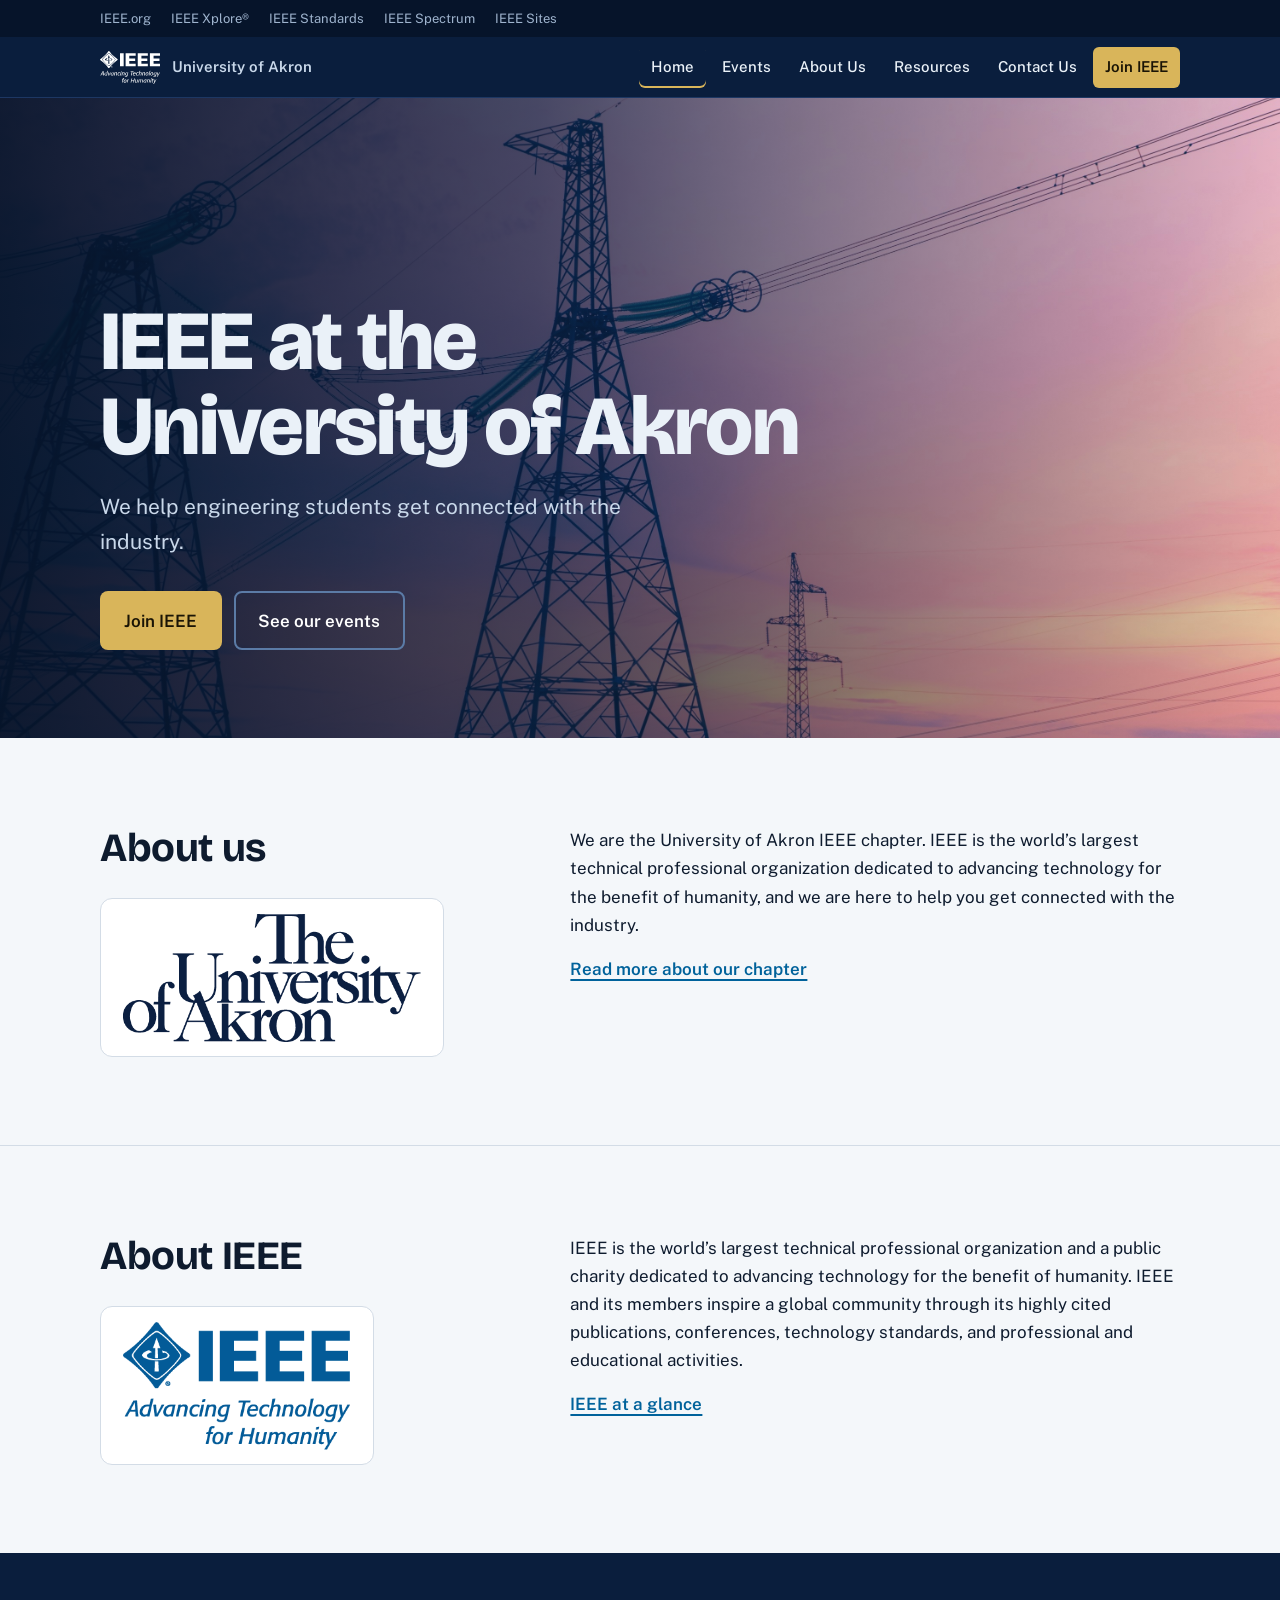
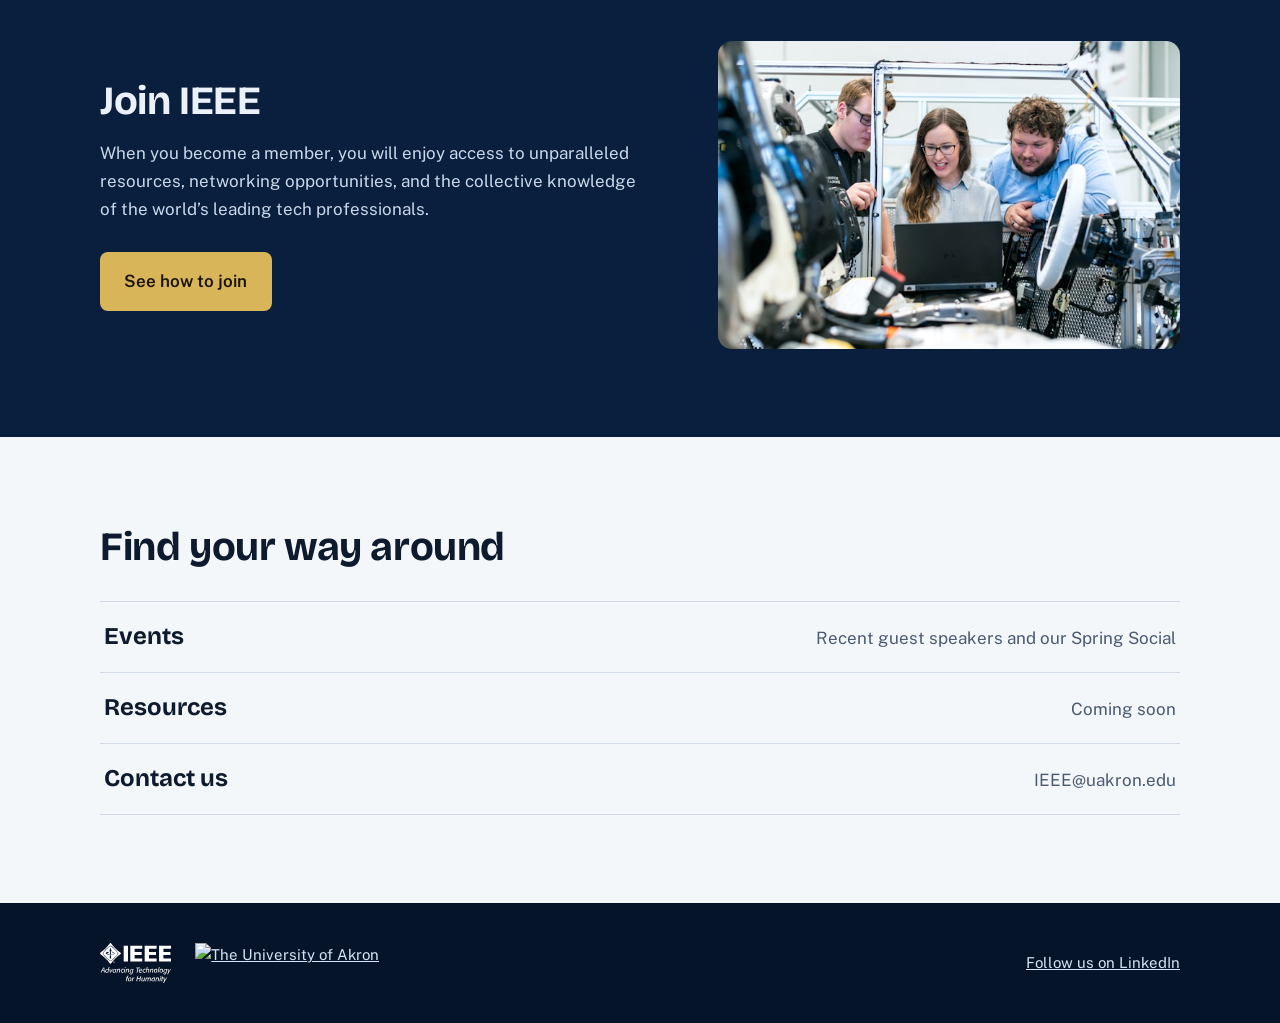
==== commit 95893d5a: "Add files via upload" ====
--- a/index.html
+++ b/index.html
@@ -59,11 +59,13 @@
       </div>
     </div></section>
     <section id="learn-more" class="rule"><div class="wrap split">
-      <h2>About IEEE</h2>
+      <div>
+        <h2>About IEEE</h2>
+        <span class="tile"><img src="uploads/ieee-tag-blue.png" alt="IEEE, Advancing Technology for Humanity" width="344" height="194"></span>
+      </div>
       <div class="copy">
         <p>IEEE is the world’s largest technical professional organization and a public charity dedicated to advancing technology for the benefit of humanity. IEEE and its members inspire a global community through its highly cited publications, conferences, technology standards, and professional and educational activities.</p>
         <a class="link" href="https://www.ieee.org/about/at-a-glance" target="_blank" rel="noopener">IEEE at a glance</a><br>
-        <span class="tile"><img src="uploads/ieee-tag-blue.png" alt="IEEE, Advancing Technology for Humanity" width="344" height="194"></span>
       </div>
     </div></section>
     <div class="band"><section id="join"><div class="wrap">
